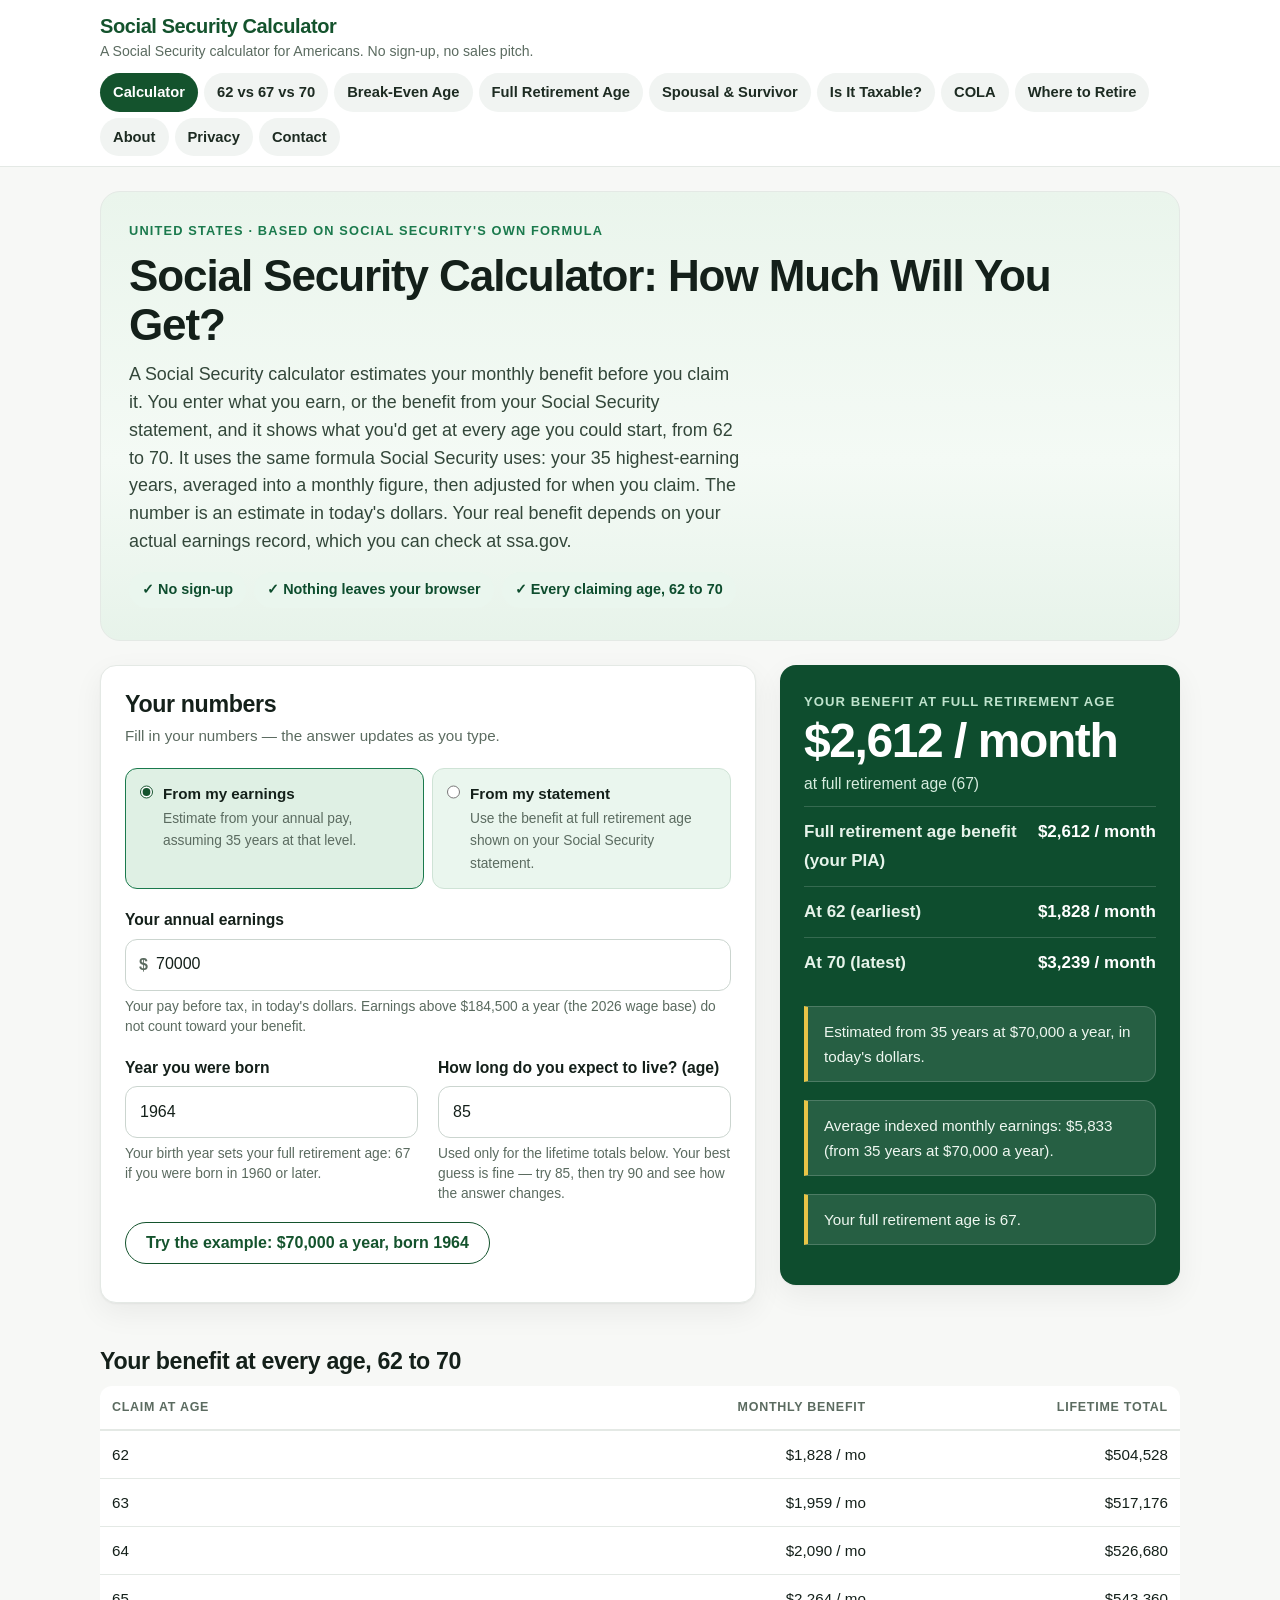
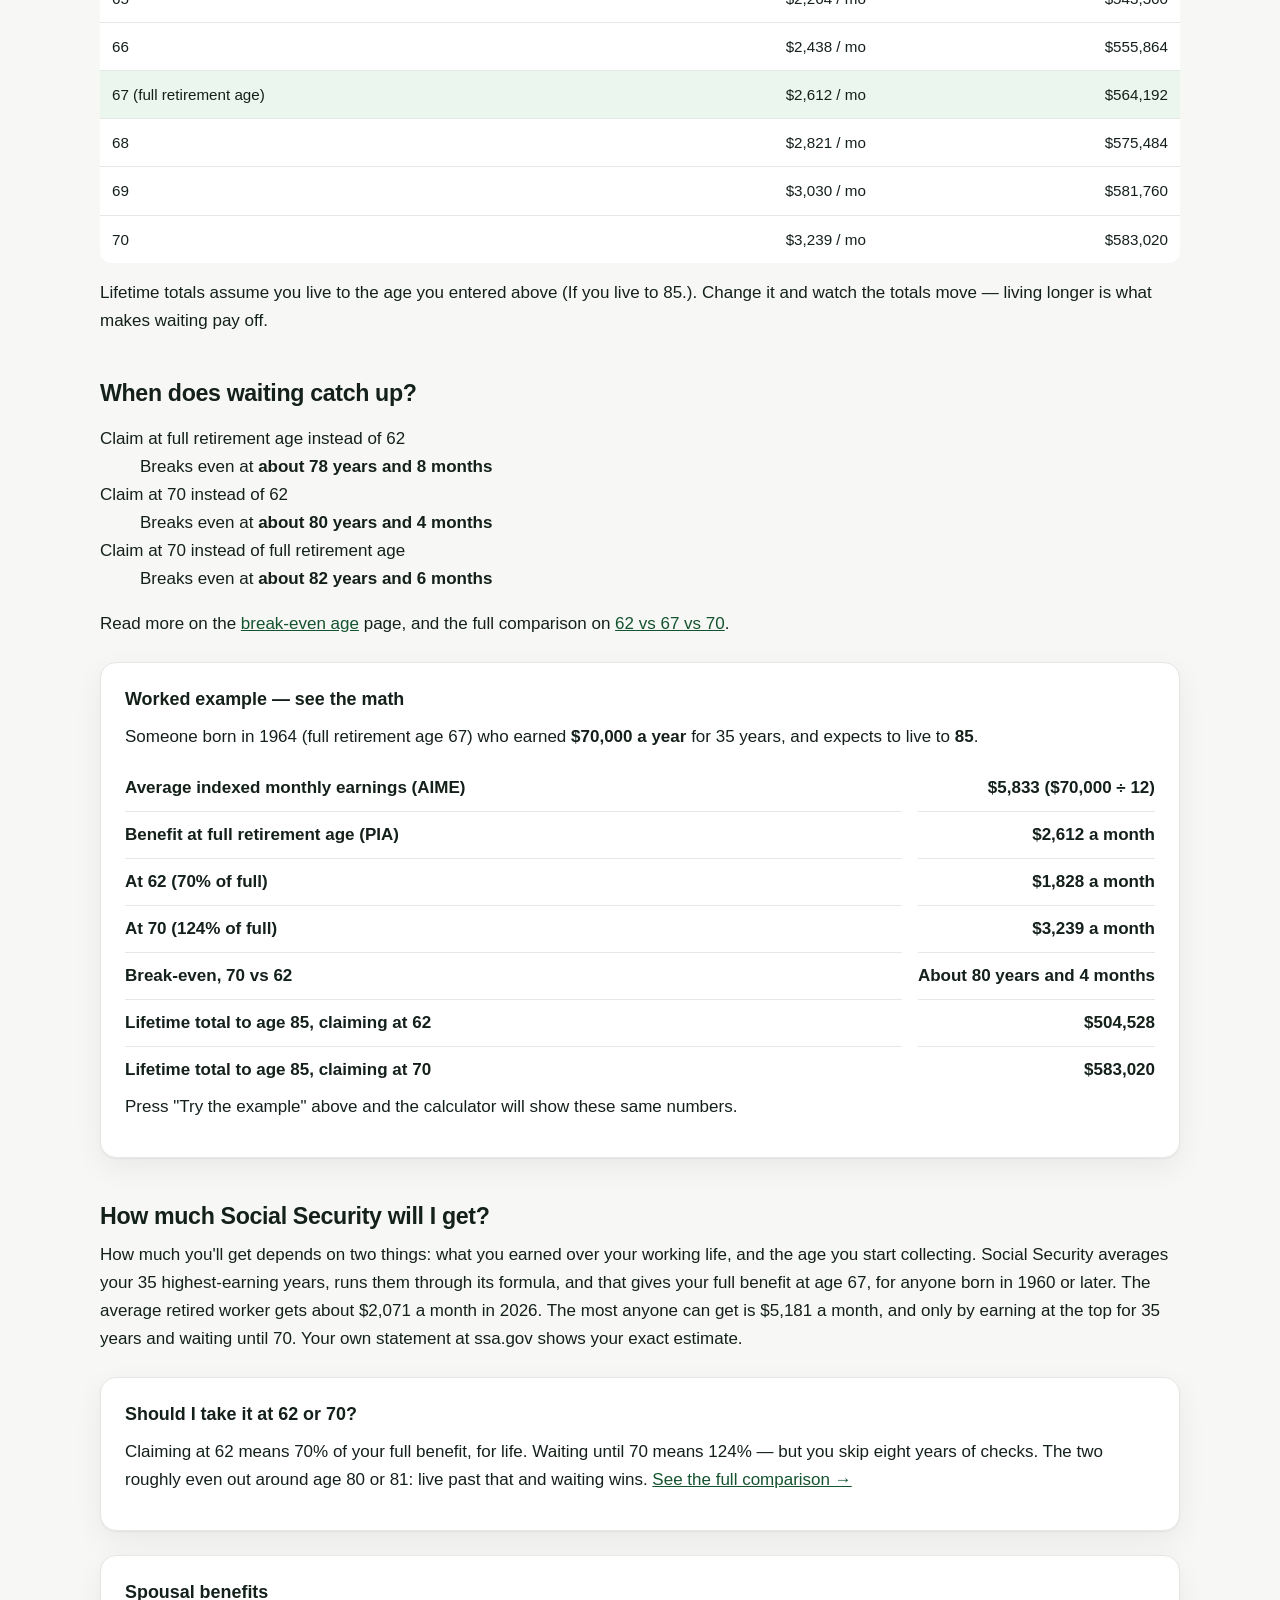
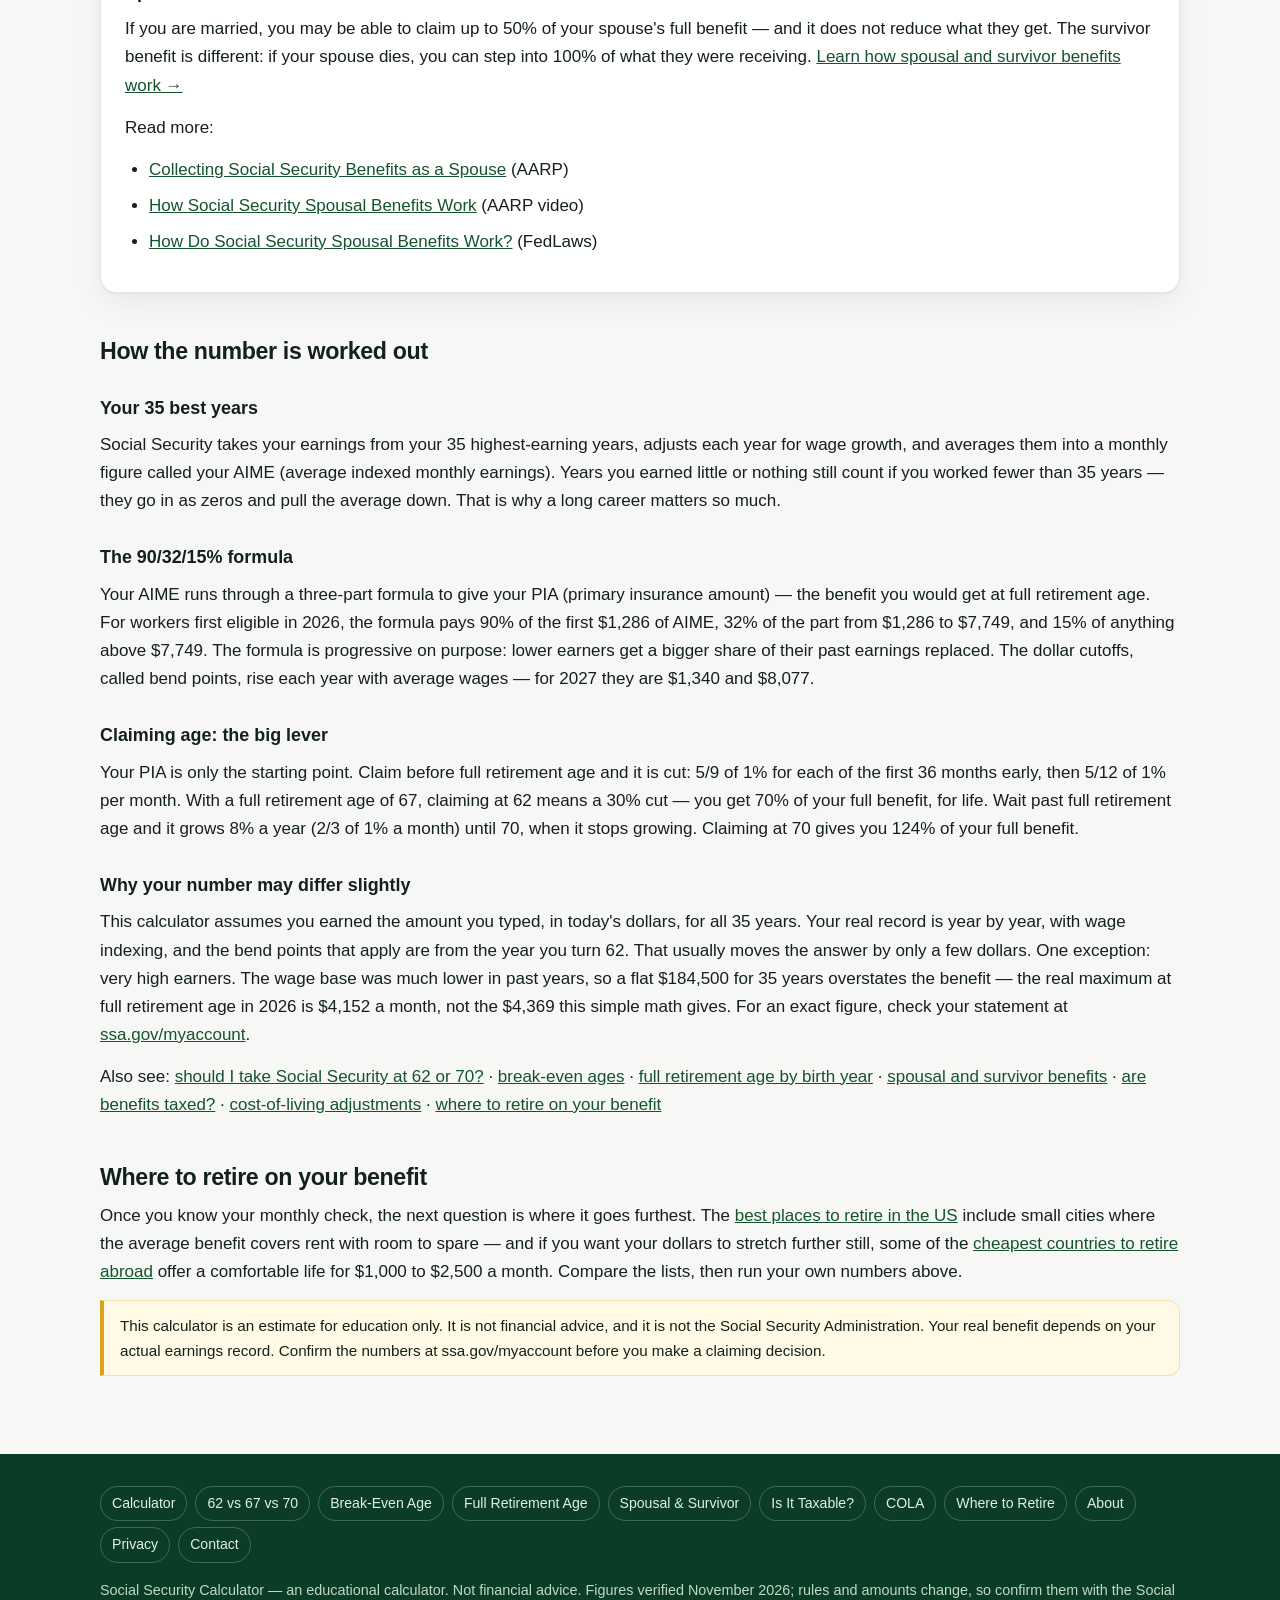
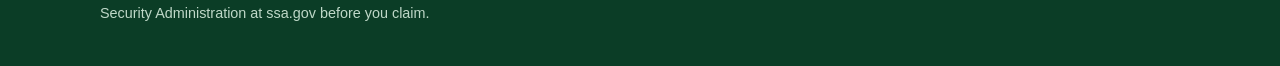
==== index.html @ e01bd610 "Social Security calculator preview" ====
<!DOCTYPE html>
<html lang="en-US">
<head>
<meta charset="utf-8">
<meta name="viewport" content="width=device-width, initial-scale=1">
<title>Social Security Calculator — How Much Will I Get at 62, 67, or 70?</title>
<meta name="description" content="Free social security calculator: enter your earnings or your statement benefit and see your monthly check at every age from 62 to 70, plus break-even ages.">
<link rel="stylesheet" href="style.css">
<script src="calculator.js" defer></script>

</head>
<body>
<header class="site">
  <div class="wrap">
    <p class="site-title"><a href="index.html">Social Security Calculator</a></p>
    <p class="tagline">A Social Security calculator for Americans. No sign-up, no sales pitch.</p>
    <nav class="main" aria-label="Main navigation">
      <a href="index.html" class="current">Calculator</a>
      <a href="62-vs-67-vs-70.html">62 vs 67 vs 70</a>
      <a href="break-even.html">Break-Even Age</a>
      <a href="full-retirement-age.html">Full Retirement Age</a>
      <a href="spousal-survivor.html">Spousal & Survivor</a>
      <a href="tax-on-benefits.html">Is It Taxable?</a>
      <a href="cola.html">COLA</a>
      <a href="where-to-retire.html">Where to Retire</a>
      <a href="about.html">About</a>
      <a href="privacy.html">Privacy</a>
      <a href="contact.html">Contact</a>
    </nav>
  </div>
</header>
<div class="ad-slot" data-ad-slot="leaderboard"><!-- AdSense code goes here when approved --></div>
<main>
  <div class="wrap">

    <section class="hero">
      <p class="eyebrow">United States &middot; Based on Social Security's own formula</p>
      <h1>Social Security Calculator: How Much Will You Get?</h1>
      <p class="lede">A Social Security calculator estimates your monthly benefit before you claim it. You enter what you earn, or the benefit from your Social Security statement, and it shows what you'd get at every age you could start, from 62 to 70. It uses the same formula Social Security uses: your 35 highest-earning years, averaged into a monthly figure, then adjusted for when you claim. The number is an estimate in today's dollars. Your real benefit depends on your actual earnings record, which you can check at ssa.gov.</p>
      <ul class="chips">
        <li>&#10003; No sign-up</li>
        <li>&#10003; Nothing leaves your browser</li>
        <li>&#10003; Every claiming age, 62 to 70</li>
      </ul>
    </section>

    <div class="calc-layout">
      <section class="calc-box" id="calculator" aria-label="Social Security benefits calculator">
        <h2>Your numbers</h2>
        <p class="sub">Fill in your numbers — the answer updates as you type.</p>

        <div class="mode-toggle" role="radiogroup" aria-label="How to estimate your benefit">
          <label><input type="radio" name="mode" id="mode-earnings" value="earnings" checked> <span>From my earnings<span class="hint">Estimate from your annual pay, assuming 35 years at that level.</span></span></label>
          <label><input type="radio" name="mode" id="mode-statement" value="statement"> <span>From my statement<span class="hint">Use the benefit at full retirement age shown on your Social Security statement.</span></span></label>
        </div>

        <div class="field" id="earnings-field">
          <label for="earnings">Your annual earnings</label>
          <span class="money-input"><span>$</span><input type="number" id="earnings" value="70000" min="0" max="184500" step="1000" inputmode="numeric"></span>
          <span class="hint">Your pay before tax, in today's dollars. Earnings above $184,500 a year (the 2026 wage base) do not count toward your benefit.</span>
        </div>

        <div class="field" id="statement-field" style="display:none">
          <label for="statement-benefit">Your benefit at full retirement age (from your statement)</label>
          <span class="money-input"><span>$</span><input type="number" id="statement-benefit" value="2000" min="0" step="10" inputmode="numeric"></span>
          <span class="hint">Find it on your statement at ssa.gov/myaccount — it is the monthly amount at your full retirement age.</span>
        </div>

        <div class="field-row">
          <div class="field">
            <label for="birth-year">Year you were born</label>
            <input type="number" id="birth-year" value="1964" min="1920" max="2010" step="1" inputmode="numeric">
            <span class="hint">Your birth year sets your full retirement age: 67 if you were born in 1960 or later.</span>
          </div>
          <div class="field">
            <label for="life-expectancy">How long do you expect to live? (age)</label>
            <input type="number" id="life-expectancy" value="85" min="63" max="100" step="1" inputmode="numeric">
            <span class="hint">Used only for the lifetime totals below. Your best guess is fine — try 85, then try 90 and see how the answer changes.</span>
          </div>
        </div>

        <p><button type="button" class="example-btn" id="load-example">Try the example: $70,000 a year, born 1964</button></p>
      </section>

      <div class="results-col">
        <div class="results" id="results">
          <p class="big-label">Your benefit at full retirement age</p>
          <p class="big" id="out-big">—</p>
          <p class="big-sub" id="out-big-sub">—</p>
          <dl>
            <div class="row">
              <dt>Full retirement age benefit (your PIA)</dt>
              <dd id="out-pia">—</dd>
            </div>
            <div class="row">
              <dt>At 62 (earliest)</dt>
              <dd id="out-at62">—</dd>
            </div>
            <div class="row">
              <dt>At 70 (latest)</dt>
              <dd id="out-at70">—</dd>
            </div>
          </dl>
          <p class="note" id="out-mode-note"></p>
          <p class="note" id="out-aime"></p>
          <p class="note" id="out-fra"></p>
        </div>
      </div>
    </div>

    <div class="sticky-bar" id="sticky-bar"><span>At full retirement age</span><strong id="sticky-big">—</strong></div>

    <div class="ad-slot" data-ad-slot="in-content"><!-- AdSense code goes here when approved --></div>

    <h2>Your benefit at every age, 62 to 70</h2>
    <div class="table-scroll">
    <table class="claim-table">
      <thead><tr><th>Claim at age</th><th class="num">Monthly benefit</th><th class="num">Lifetime total</th></tr></thead>
      <tbody>
        <tr><td>62</td><td class="num" id="out-age-62">—</td><td class="num" id="out-life-62">—</td></tr>
        <tr><td>63</td><td class="num" id="out-age-63">—</td><td class="num" id="out-life-63">—</td></tr>
        <tr><td>64</td><td class="num" id="out-age-64">—</td><td class="num" id="out-life-64">—</td></tr>
        <tr><td>65</td><td class="num" id="out-age-65">—</td><td class="num" id="out-life-65">—</td></tr>
        <tr><td>66</td><td class="num" id="out-age-66">—</td><td class="num" id="out-life-66">—</td></tr>
        <tr class="best"><td>67 (full retirement age)</td><td class="num" id="out-age-67">—</td><td class="num" id="out-life-67">—</td></tr>
        <tr><td>68</td><td class="num" id="out-age-68">—</td><td class="num" id="out-life-68">—</td></tr>
        <tr><td>69</td><td class="num" id="out-age-69">—</td><td class="num" id="out-life-69">—</td></tr>
        <tr><td>70</td><td class="num" id="out-age-70">—</td><td class="num" id="out-life-70">—</td></tr>
      </tbody>
    </table>
    </div>
    <p>Lifetime totals assume you live to the age you entered above (<span id="out-life-note">—</span>). Change it and watch the totals move — living longer is what makes waiting pay off.</p>

    <h2>When does waiting catch up?</h2>
    <dl>
      <dt>Claim at full retirement age instead of 62</dt>
      <dd>Breaks even at <strong id="out-be-67-62">—</strong></dd>
      <dt>Claim at 70 instead of 62</dt>
      <dd>Breaks even at <strong id="out-be-70-62">—</strong></dd>
      <dt>Claim at 70 instead of full retirement age</dt>
      <dd>Breaks even at <strong id="out-be-70-fra">—</strong></dd>
    </dl>
    <p>Read more on the <a href="break-even.html">break-even age</a> page, and the full comparison on <a href="62-vs-67-vs-70.html">62 vs 67 vs 70</a>.</p>

    <section class="example" aria-label="Worked example">
      <h3>Worked example — see the math</h3>
      <p>Someone born in 1964 (full retirement age 67) who earned <strong>$70,000 a year</strong> for 35 years, and expects to live to <strong>85</strong>.</p>
      <dl>
        <dt>Average indexed monthly earnings (AIME)</dt>
        <dd>$5,833 ($70,000 &divide; 12)</dd>
        <dt>Benefit at full retirement age (PIA)</dt>
        <dd><strong>$2,612 a month</strong></dd>
        <dt>At 62 (70% of full)</dt>
        <dd>$1,828 a month</dd>
        <dt>At 70 (124% of full)</dt>
        <dd>$3,239 a month</dd>
        <dt>Break-even, 70 vs 62</dt>
        <dd>About 80 years and 4 months</dd>
        <dt>Lifetime total to age 85, claiming at 62</dt>
        <dd>$504,528</dd>
        <dt>Lifetime total to age 85, claiming at 70</dt>
        <dd>$583,020</dd>
      </dl>
      <p>Press "Try the example" above and the calculator will show these same numbers.</p>
    </section>

    <h2>How much Social Security will I get?</h2>
    <p>How much you'll get depends on two things: what you earned over your working life, and the age you start collecting. Social Security averages your 35 highest-earning years, runs them through its formula, and that gives your full benefit at age 67, for anyone born in 1960 or later. The average retired worker gets about $2,071 a month in 2026. The most anyone can get is $5,181 a month, and only by earning at the top for 35 years and waiting until 70. Your own statement at ssa.gov shows your exact estimate.</p>

    <section class="example" aria-label="Should I take it at 62 or 70?">
      <h3>Should I take it at 62 or 70?</h3>
      <p>Claiming at 62 means 70% of your full benefit, for life. Waiting until 70 means 124% — but you skip eight years of checks. The two roughly even out around age 80 or 81: live past that and waiting wins. <a href="62-vs-67-vs-70.html">See the full comparison &rarr;</a></p>
    </section>

    <section class="example" aria-label="Spousal benefits">
      <h3>Spousal benefits</h3>
      <p>If you are married, you may be able to claim up to 50% of your spouse's full benefit — and it does not reduce what they get. The survivor benefit is different: if your spouse dies, you can step into 100% of what they were receiving. <a href="spousal-survivor.html">Learn how spousal and survivor benefits work &rarr;</a></p>
      <p>Read more:</p>
      <ul>
        <li><a href="https://www.aarp.org/social-security/faq/collecting-benefits-as-spouse/">Collecting Social Security Benefits as a Spouse</a> (AARP)</li>
        <li><a href="https://www.aarp.org/videos/social-security/6395248215112/">How Social Security Spousal Benefits Work</a> (AARP video)</li>
        <li><a href="https://fedlaws.org/how-do-social-security-spousal-benefits-work/">How Do Social Security Spousal Benefits Work?</a> (FedLaws)</li>
      </ul>
    </section>

    <h2>How the number is worked out</h2>
    <h3>Your 35 best years</h3>
    <p>Social Security takes your earnings from your 35 highest-earning years, adjusts each year for wage growth, and averages them into a monthly figure called your AIME (average indexed monthly earnings). Years you earned little or nothing still count if you worked fewer than 35 years — they go in as zeros and pull the average down. That is why a long career matters so much.</p>
    <h3>The 90/32/15% formula</h3>
    <p>Your AIME runs through a three-part formula to give your PIA (primary insurance amount) — the benefit you would get at full retirement age. For workers first eligible in 2026, the formula pays 90% of the first $1,286 of AIME, 32% of the part from $1,286 to $7,749, and 15% of anything above $7,749. The formula is progressive on purpose: lower earners get a bigger share of their past earnings replaced. The dollar cutoffs, called bend points, rise each year with average wages — for 2027 they are $1,340 and $8,077.</p>
    <h3>Claiming age: the big lever</h3>
    <p>Your PIA is only the starting point. Claim before full retirement age and it is cut: 5/9 of 1% for each of the first 36 months early, then 5/12 of 1% per month. With a full retirement age of 67, claiming at 62 means a 30% cut — you get 70% of your full benefit, for life. Wait past full retirement age and it grows 8% a year (2/3 of 1% a month) until 70, when it stops growing. Claiming at 70 gives you 124% of your full benefit.</p>
    <h3>Why your number may differ slightly</h3>
    <p>This calculator assumes you earned the amount you typed, in today's dollars, for all 35 years. Your real record is year by year, with wage indexing, and the bend points that apply are from the year you turn 62. That usually moves the answer by only a few dollars. One exception: very high earners. The wage base was much lower in past years, so a flat $184,500 for 35 years overstates the benefit — the real maximum at full retirement age in 2026 is $4,152 a month, not the $4,369 this simple math gives. For an exact figure, check your statement at <a href="https://www.ssa.gov/myaccount">ssa.gov/myaccount</a>.</p>
    <p>Also see: <a href="62-vs-67-vs-70.html">should I take Social Security at 62 or 70?</a> &middot; <a href="break-even.html">break-even ages</a> &middot; <a href="full-retirement-age.html">full retirement age by birth year</a> &middot; <a href="spousal-survivor.html">spousal and survivor benefits</a> &middot; <a href="tax-on-benefits.html">are benefits taxed?</a> &middot; <a href="cola.html">cost-of-living adjustments</a> &middot; <a href="where-to-retire.html">where to retire on your benefit</a></p>

    <h2>Where to retire on your benefit</h2>
    <p>Once you know your monthly check, the next question is where it goes furthest. The <a href="where-to-retire.html">best places to retire in the US</a> include small cities where the average benefit covers rent with room to spare — and if you want your dollars to stretch further still, some of the <a href="where-to-retire.html">cheapest countries to retire abroad</a> offer a comfortable life for $1,000 to $2,500 a month. Compare the lists, then run your own numbers above.</p>
    <p class="note">This calculator is an estimate for education only. It is not financial advice, and it is not the Social Security Administration. Your real benefit depends on your actual earnings record. Confirm the numbers at ssa.gov/myaccount before you make a claiming decision.</p>

  </div>
</main>
<div class="ad-slot" data-ad-slot="footer"><!-- AdSense code goes here when approved --></div>
<footer class="site">
  <div class="wrap">
    <nav aria-label="Footer navigation">
      <a href="index.html">Calculator</a>
      <a href="62-vs-67-vs-70.html">62 vs 67 vs 70</a>
      <a href="break-even.html">Break-Even Age</a>
      <a href="full-retirement-age.html">Full Retirement Age</a>
      <a href="spousal-survivor.html">Spousal & Survivor</a>
      <a href="tax-on-benefits.html">Is It Taxable?</a>
      <a href="cola.html">COLA</a>
      <a href="where-to-retire.html">Where to Retire</a>
      <a href="about.html">About</a>
      <a href="privacy.html">Privacy</a>
      <a href="contact.html">Contact</a>
    </nav>
    <p>Social Security Calculator — an educational calculator. Not financial advice. Figures verified November 2026; rules and amounts change, so confirm them with the Social Security Administration at ssa.gov before you claim.</p>
  </div>
</footer>
</body>
</html>
---- style.css ----
/* Social Security Calculator (US) — shared stylesheet.
   Adapted from the house calculator design, Nov 2026. Plain, fast, no external fonts or libraries.
   Mobile-first: single column, sticky answer bar; desktop: inputs left,
   results sticky on the right. */

* { box-sizing: border-box; }

:root {
  --green-900: #0b3d26;
  --green-800: #0e4d2e;
  --green-700: #14532d;
  --green-600: #1b7a4d;
  --green-50: #eaf6ee;
  --ink: #14201a;
  --muted: #5b6b60;
  --line: #e4e9e5;
  --bg: #f7f8f6;
  --card: #ffffff;
  --amber-bg: #fff9e6;
  --amber-line: #d9a514;
  --red: #b3261e;
  --red-bg: #fdecea;
  --shadow: 0 1px 2px rgba(16, 24, 20, 0.05), 0 10px 30px rgba(16, 24, 20, 0.06);
  --radius: 16px;
}

html { -webkit-text-size-adjust: 100%; }

body {
  margin: 0;
  font-family: -apple-system, BlinkMacSystemFont, "Segoe UI", Roboto, Helvetica, Arial, sans-serif;
  font-size: 17px;
  line-height: 1.65;
  color: var(--ink);
  background: var(--bg);
}

a { color: var(--green-700); }
a:hover { color: var(--green-600); }

.wrap { max-width: 1120px; margin: 0 auto; padding: 0 20px; }

/* ---------- header & nav ---------- */

header.site {
  position: sticky;
  top: 0;
  z-index: 40;
  background: #fff;
  border-bottom: 1px solid var(--line);
  padding: 14px 0 10px;
}

header.site .site-title {
  font-size: 1.25rem;
  font-weight: 800;
  letter-spacing: -0.02em;
  line-height: 1.2;
  margin: 0;
}

header.site .site-title a { color: var(--green-700); text-decoration: none; }

header.site .tagline {
  margin: 2px 0 0;
  font-size: 0.88rem;
  color: var(--muted);
}

nav.main {
  margin-top: 10px;
  display: flex;
  gap: 6px;
  overflow-x: auto;
  scrollbar-width: none;
  -webkit-overflow-scrolling: touch;
}
nav.main::-webkit-scrollbar { display: none; }

nav.main a {
  flex: 0 0 auto;
  color: #1d2b22;
  background: #f1f4f2;
  text-decoration: none;
  font-size: 0.92rem;
  font-weight: 600;
  padding: 7px 13px;
  border-radius: 999px;
  white-space: nowrap;
}
nav.main a:hover { background: #e2ebe5; color: var(--green-700); }
nav.main a.current { background: var(--green-700); color: #fff; }

/* ---------- hero & headings ---------- */

main { padding: 20px 0 64px; }

/* ---------- hero ---------- */

.hero {
  background: linear-gradient(180deg, #eaf5ec 0%, #f4faf5 60%, #e7f3ea 100%);
  border: 1px solid var(--line);
  border-radius: 20px;
  padding: 28px;
  margin-top: 4px;
}

.page-hero {
  background: linear-gradient(180deg, #f0f7f1 0%, #fafdfb 60%, #edf5ee 100%);
  border: 1px solid var(--line);
  border-radius: 20px;
  padding: 24px;
  margin-top: 4px;
}
.page-hero h1 { margin-bottom: 10px; }
.page-hero .lede { margin-bottom: 0; }

@media (max-width: 640px) {
  .hero { padding: 22px 20px; }
  .page-hero { padding: 20px 18px; }
}

.eyebrow {
  margin: 0 0 10px;
  font-size: 0.8rem;
  font-weight: 800;
  letter-spacing: 0.09em;
  text-transform: uppercase;
  color: var(--green-600);
}

h1 {
  font-size: clamp(1.9rem, 5vw, 2.75rem);
  line-height: 1.12;
  letter-spacing: -0.025em;
  margin: 0 0 12px;
}
h2 { font-size: 1.45rem; line-height: 1.25; letter-spacing: -0.015em; margin: 44px 0 10px; }
h3 { font-size: 1.12rem; margin: 28px 0 8px; }
p { margin: 0 0 14px; }
ul, ol { margin: 0 0 14px; padding-left: 24px; }
li { margin-bottom: 8px; }

.lede { font-size: 1.12rem; line-height: 1.55; color: #33473a; max-width: 62ch; }

.chips {
  display: flex;
  flex-wrap: wrap;
  gap: 8px;
  margin: 16px 0 4px;
  padding: 0;
  list-style: none;
}
.chips li {
  margin: 0;
  background: var(--green-50);
  color: var(--green-800);
  font-size: 0.9rem;
  font-weight: 600;
  padding: 6px 13px;
  border-radius: 999px;
}

/* ---------- calculator ---------- */

.calc-layout { margin-top: 24px; }

.calc-box {
  background: var(--card);
  border: 1px solid var(--line);
  border-radius: var(--radius);
  box-shadow: var(--shadow);
  padding: 24px;
}

.calc-box h2 { margin: 0 0 4px; }
.calc-box > p.sub { color: var(--muted); font-size: 0.95rem; margin-bottom: 20px; }

.field { margin-bottom: 18px; }
.field label { display: block; font-weight: 700; font-size: 0.98rem; margin-bottom: 6px; }
.field .hint { display: block; font-size: 0.86rem; font-weight: 400; color: var(--muted); margin-top: 6px; line-height: 1.45; }

.field input[type="number"],
.field select {
  width: 100%;
  min-height: 52px;
  padding: 12px 14px;
  font-size: 16px;
  line-height: 1.3;
  border: 1.5px solid #cbd5cf;
  border-radius: 12px;
  background: #fff;
  color: var(--ink);
  -moz-appearance: textfield;
  appearance: textfield;
}
.field input[type="number"]::-webkit-outer-spin-button,
.field input[type="number"]::-webkit-inner-spin-button {
  -webkit-appearance: none;
  margin: 0;
}
.field input[type="number"]:focus,
.field select:focus {
  outline: none;
  border-color: var(--green-600);
  box-shadow: 0 0 0 3px rgba(27, 122, 77, 0.18);
}

.money-input { position: relative; display: block; }
.money-input > span {
  position: absolute;
  left: 14px;
  top: 50%;
  transform: translateY(-50%);
  color: var(--muted);
  font-size: 16px;
  font-weight: 600;
  pointer-events: none;
}
.money-input input[type="number"] { padding-left: 30px; }

.field-row { display: flex; flex-wrap: wrap; gap: 0 20px; }
.field-row .field { flex: 1 1 240px; }

.check { font-weight: 700; display: flex; align-items: flex-start; gap: 10px; cursor: pointer; }
.check input {
  flex: 0 0 auto;
  width: 22px;
  height: 22px;
  margin: 1px 0 0;
  accent-color: var(--green-700);
  cursor: pointer;
}

button.example-btn {
  background: #fff;
  color: var(--green-700);
  border: 1.5px solid var(--green-700);
  border-radius: 999px;
  padding: 11px 20px;
  font-size: 1rem;
  font-weight: 700;
  cursor: pointer;
}
button.example-btn:hover { background: var(--green-50); }

/* ---------- results (dark green panel) ---------- */

.results {
  background: var(--green-800);
  color: #fff;
  border-radius: var(--radius);
  box-shadow: var(--shadow);
  padding: 26px 24px;
}

.results .big-label {
  margin: 0;
  font-size: 0.82rem;
  font-weight: 800;
  text-transform: uppercase;
  letter-spacing: 0.08em;
  color: #bfe3cd;
}

.results .big {
  margin: 4px 0 4px;
  font-size: clamp(2.4rem, 8vw, 3rem);
  font-weight: 800;
  letter-spacing: -0.03em;
  line-height: 1.05;
  color: #fff;
}

.results .big-sub {
  margin: 0 0 8px;
  color: #d6ecdf;
  font-size: 0.98rem;
}

.results dl { margin: 10px 0 0; }
.results .row {
  display: flex;
  justify-content: space-between;
  align-items: baseline;
  gap: 16px;
  padding: 11px 0;
  border-top: 1px solid rgba(255, 255, 255, 0.16);
}
.results .row dt { font-weight: 600; color: #e6f3ea; }
.results .row dd { margin: 0; text-align: right; font-weight: 700; white-space: nowrap; }
.results .row.total-row dt,
.results .row.total-row dd {
  font-size: 1.08rem;
  font-weight: 800;
  color: #fff;
}

.results h3 {
  margin: 22px 0 2px;
  padding-top: 18px;
  border-top: 1px solid rgba(255, 255, 255, 0.22);
  color: #fff;
  font-size: 1.05rem;
}

.results .note {
  background: rgba(255, 255, 255, 0.1);
  border: 1px solid rgba(255, 255, 255, 0.18);
  border-left: 4px solid #e8c547;
  color: #eef7f0;
  margin-top: 18px;
}

.no-result {
  background: var(--red-bg);
  border: 1px solid #e0a9a4;
  border-radius: var(--radius);
  padding: 20px 22px;
  margin-top: 18px;
}
.no-result p { color: #6d1a15; }

/* ---------- sticky answer bar (mobile only) ---------- */

.sticky-bar {
  position: sticky;
  bottom: 12px;
  z-index: 30;
  display: flex;
  justify-content: space-between;
  align-items: baseline;
  gap: 12px;
  margin-top: 16px;
  background: var(--green-900);
  color: #fff;
  border-radius: 999px;
  box-shadow: 0 8px 24px rgba(11, 61, 38, 0.35);
  padding: 13px 20px;
}
.sticky-bar span { font-size: 0.9rem; color: #bfe3cd; font-weight: 600; }
.sticky-bar strong { font-size: 1.25rem; font-weight: 800; letter-spacing: -0.02em; white-space: nowrap; }

/* ---------- tables ---------- */

.table-scroll { overflow-x: auto; margin: 0 0 16px; -webkit-overflow-scrolling: touch; }

table {
  width: 100%;
  border-collapse: collapse;
  background: #fff;
  font-size: 0.95rem;
  border-radius: 12px;
  overflow: hidden;
}
th, td { padding: 11px 12px 11px 0; text-align: left; vertical-align: top; }
th:first-child, td:first-child { padding-left: 12px; }
th {
  font-size: 0.78rem;
  font-weight: 800;
  text-transform: uppercase;
  letter-spacing: 0.06em;
  color: var(--muted);
  border-bottom: 2px solid var(--line);
}
td { border-bottom: 1px solid var(--line); }
tr:last-child td { border-bottom: none; }
td.num, th.num { text-align: right; }

/* ---------- example & explainer cards ---------- */

.example {
  background: var(--card);
  border: 1px solid var(--line);
  border-radius: var(--radius);
  box-shadow: var(--shadow);
  padding: 22px 24px;
  margin: 24px 0;
}
.example h3 { margin-top: 0; }
.example dl {
  display: grid;
  grid-template-columns: minmax(180px, 1fr) auto;
  gap: 0 16px;
  margin: 12px 0 0;
}
.example dl dt, .example dl dd { padding: 9px 0; border-top: 1px solid var(--line); }
.example dl dt:first-of-type, .example dl dd:first-of-type { border-top: none; }
.example dt { font-weight: 600; }
.example dd { margin: 0; text-align: right; font-weight: 600; white-space: nowrap; }

.note {
  background: var(--amber-bg);
  border: 1px solid #f0e2b0;
  border-left: 4px solid var(--amber-line);
  padding: 12px 16px;
  border-radius: 0 12px 12px 0;
  font-size: 0.95rem;
}

/* ---------- ad slots (hidden until AdSense is approved) ---------- */

.ad-slot { display: none; }

/* ---------- footer ---------- */

footer.site {
  background: var(--green-900);
  color: #bfd8c8;
  padding: 32px 0 40px;
  font-size: 0.9rem;
}
footer.site nav { display: flex; flex-wrap: wrap; gap: 6px 8px; margin-bottom: 16px; }
footer.site nav a {
  color: #dff0e6;
  text-decoration: none;
  font-size: 0.88rem;
  padding: 5px 11px;
  border: 1px solid rgba(255, 255, 255, 0.22);
  border-radius: 999px;
}
footer.site nav a:hover { background: rgba(255, 255, 255, 0.1); color: #fff; }
footer.site p { margin: 0; }

/* ---------- desktop layout ---------- */

@media (min-width: 960px) {
  nav.main { flex-wrap: wrap; overflow-x: visible; }

  .calc-layout {
    display: grid;
    grid-template-columns: minmax(0, 1fr) minmax(0, 400px);
    gap: 24px;
    align-items: start;
  }

  .calc-layout .results-col { position: sticky; top: 132px; }

  .sticky-bar { display: none !important; }

  .field-row .field { flex-basis: 0; }
}

/* ---------- social security extras ---------- */

.mode-toggle {
  display: flex;
  flex-wrap: wrap;
  gap: 8px;
  margin-bottom: 18px;
}
.mode-toggle label {
  flex: 1 1 200px;
  display: flex;
  align-items: flex-start;
  gap: 10px;
  background: var(--green-50);
  border: 1.5px solid #cfe3d6;
  border-radius: 12px;
  padding: 12px 14px;
  font-weight: 700;
  font-size: 0.95rem;
  cursor: pointer;
}
.mode-toggle label:has(input:checked) {
  border-color: var(--green-600);
  background: #dff0e4;
}
.mode-toggle input {
  width: 20px;
  height: 20px;
  margin: 1px 0 0;
  accent-color: var(--green-700);
  cursor: pointer;
}
.mode-toggle .hint {
  display: block;
  font-weight: 400;
  color: var(--muted);
  font-size: 0.86rem;
  margin-top: 2px;
}

.claim-table td.hl, .claim-table th.hl { font-weight: 800; color: var(--green-800); }
.claim-table tr.best td { background: var(--green-50); }
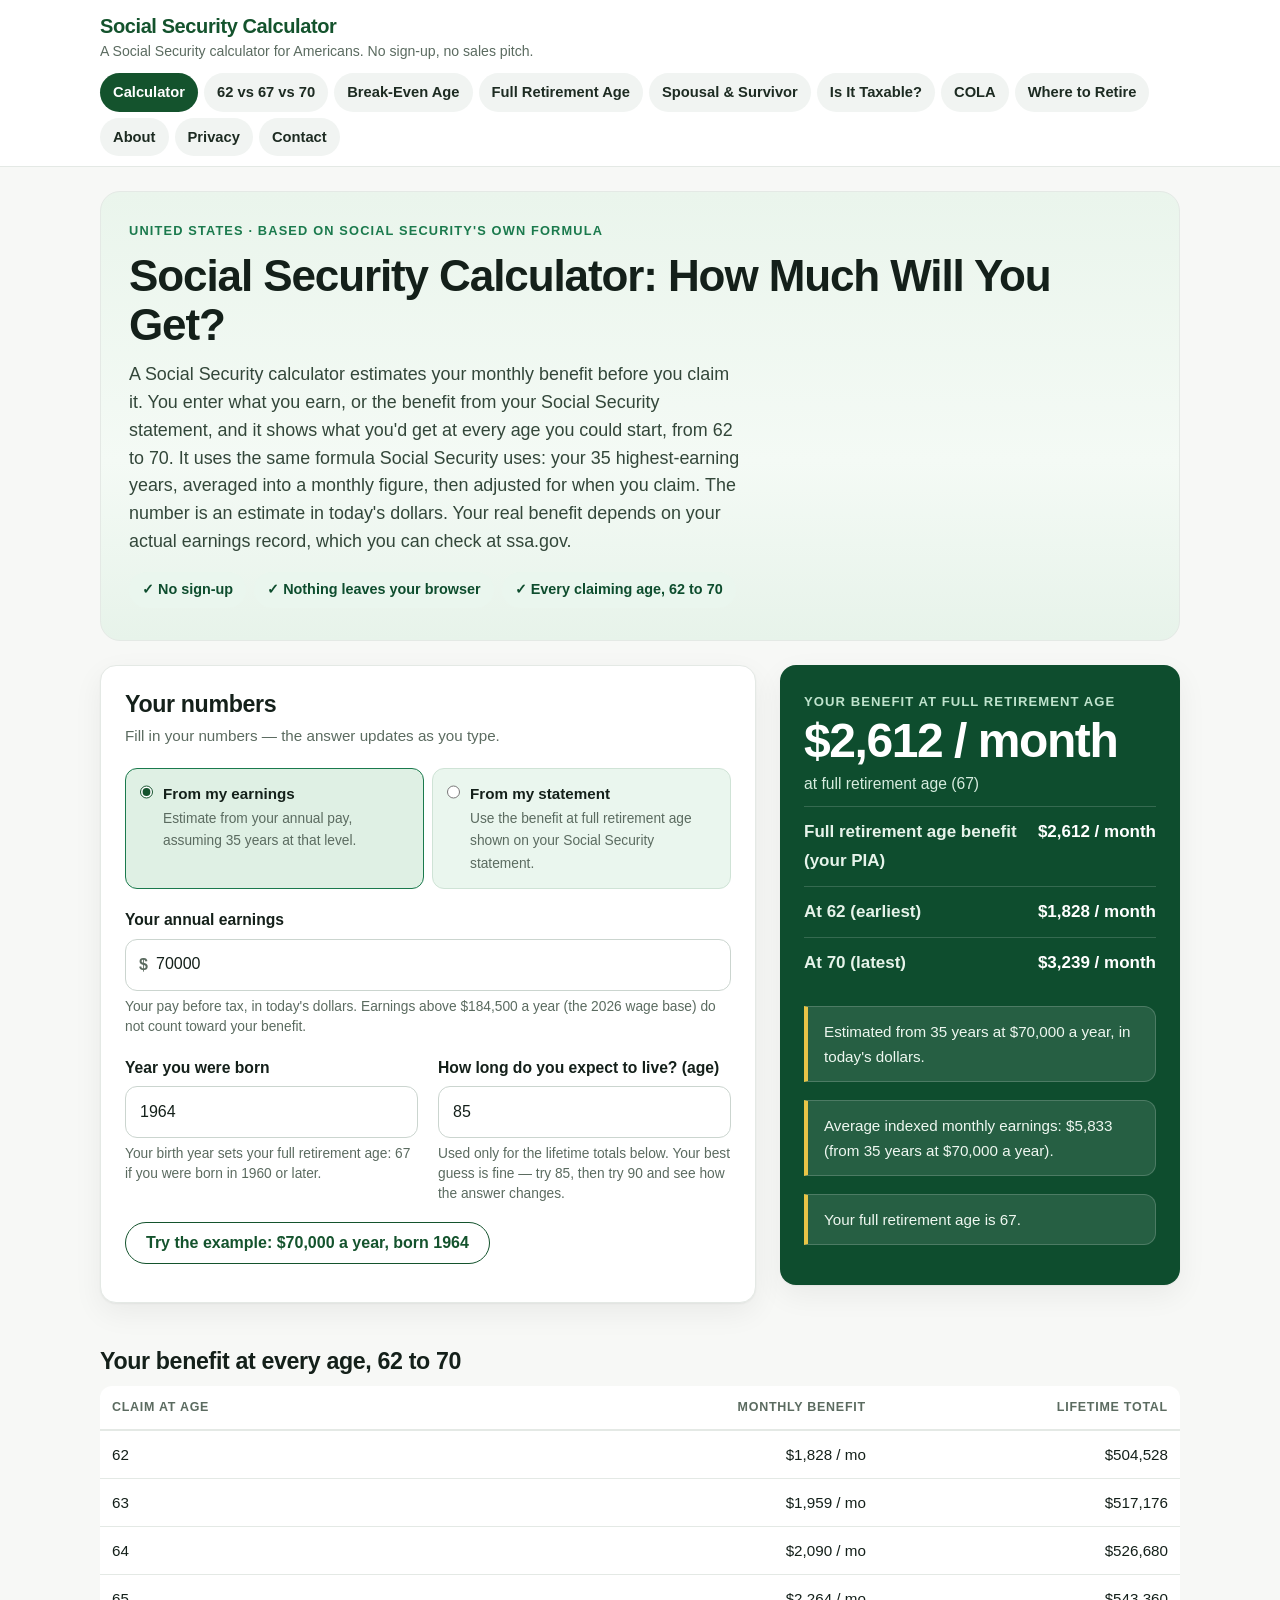
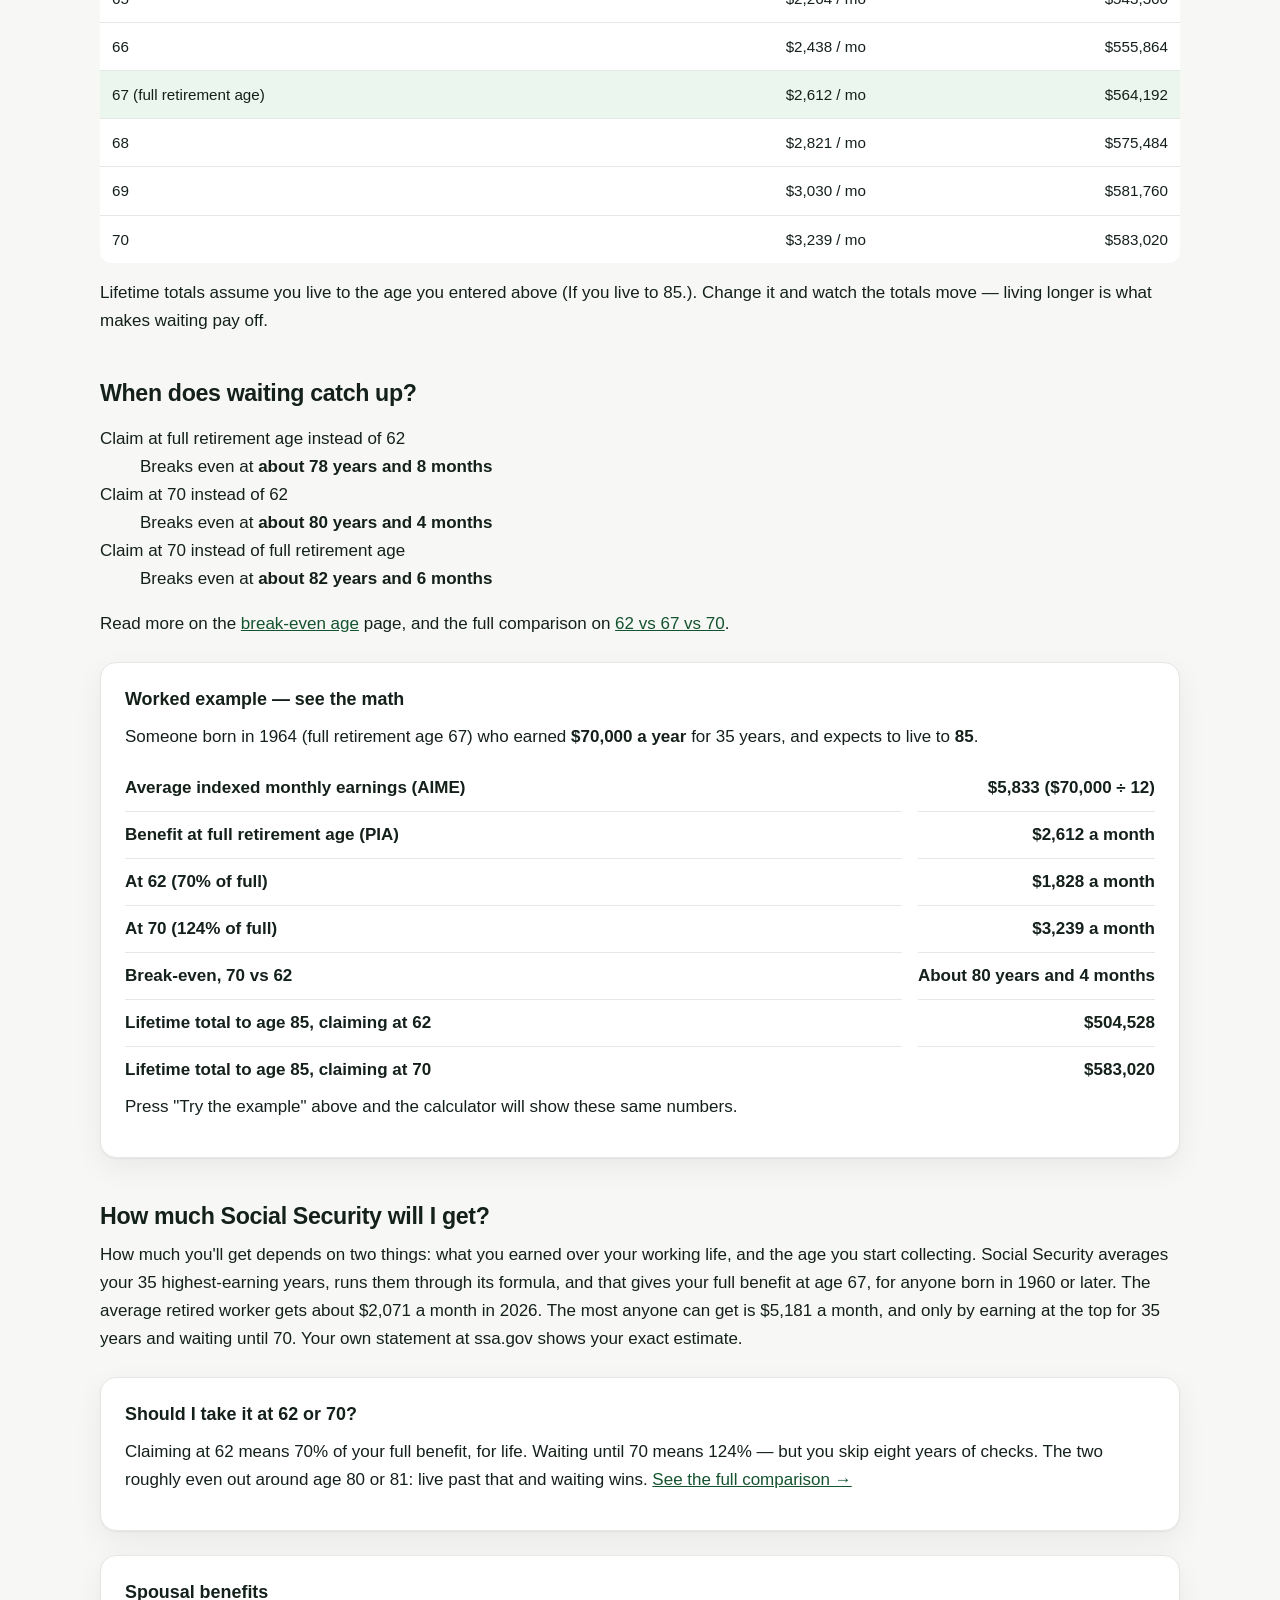
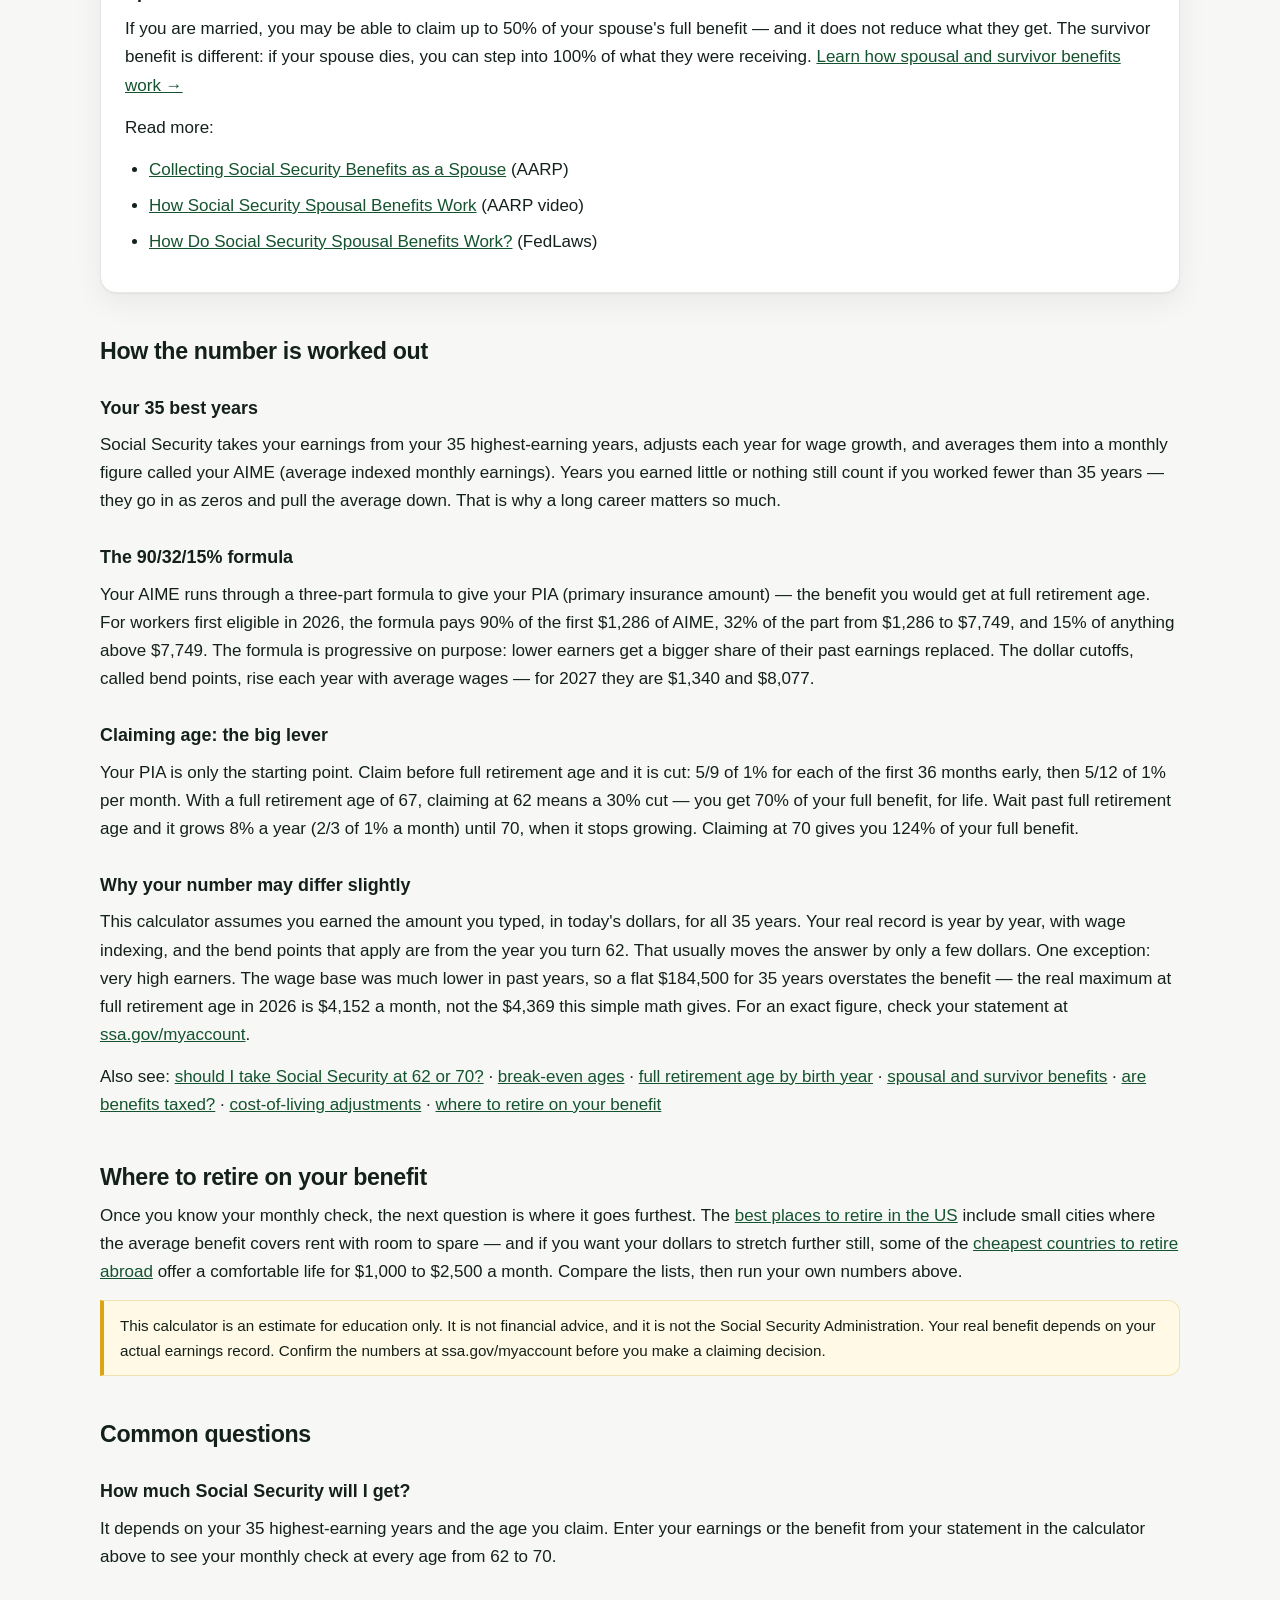
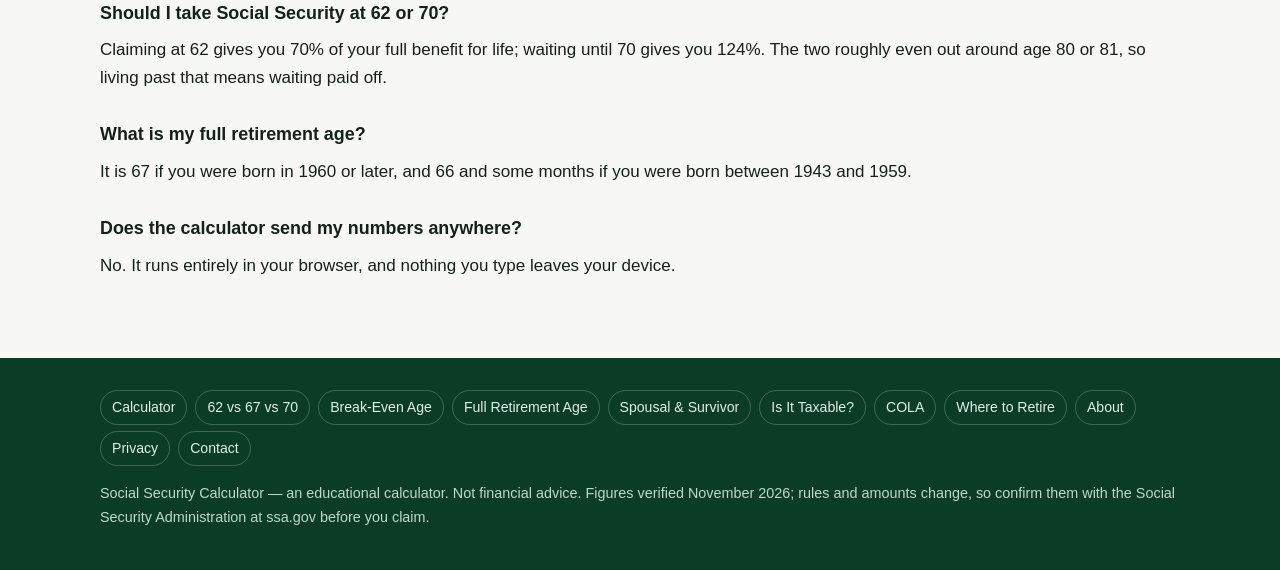
==== commit 146f9580: "SEO update: add meta tags, FAQ sections, sitemap and robots.txt" ====
--- a/index.html
+++ b/index.html
@@ -5,6 +5,60 @@
 <meta name="viewport" content="width=device-width, initial-scale=1">
 <title>Social Security Calculator — How Much Will I Get at 62, 67, or 70?</title>
 <meta name="description" content="Free social security calculator: enter your earnings or your statement benefit and see your monthly check at every age from 62 to 70, plus break-even ages.">
+<link rel="canonical" href="https://retireonsocialsecurity.com/">
+<meta property="og:title" content="Social Security Calculator — How Much Will I Get at 62, 67, or 70?">
+<meta property="og:description" content="Free social security calculator: enter your earnings or your statement benefit and see your monthly check at every age from 62 to 70, plus break-even ages.">
+<meta property="og:type" content="website">
+<meta property="og:url" content="https://retireonsocialsecurity.com/">
+<script type="application/ld+json">
+{
+  "@context": "https://schema.org",
+  "@type": "WebPage",
+  "name": "Social Security Calculator — How Much Will I Get at 62, 67, or 70?",
+  "url": "https://retireonsocialsecurity.com/",
+  "description": "Free social security calculator: enter your earnings or your statement benefit and see your monthly check at every age from 62 to 70, plus break-even ages."
+}
+</script>
+<script type="application/ld+json">
+{
+  "@context": "https://schema.org",
+  "@type": "FAQPage",
+  "mainEntity": [
+    {
+      "@type": "Question",
+      "name": "How much Social Security will I get?",
+      "acceptedAnswer": {
+        "@type": "Answer",
+        "text": "It depends on your 35 highest-earning years and the age you claim. Enter your earnings or the benefit from your statement in the calculator above to see your monthly check at every age from 62 to 70."
+      }
+    },
+    {
+      "@type": "Question",
+      "name": "Should I take Social Security at 62 or 70?",
+      "acceptedAnswer": {
+        "@type": "Answer",
+        "text": "Claiming at 62 gives you 70% of your full benefit for life; waiting until 70 gives you 124%. The two roughly even out around age 80 or 81, so living past that means waiting paid off."
+      }
+    },
+    {
+      "@type": "Question",
+      "name": "What is my full retirement age?",
+      "acceptedAnswer": {
+        "@type": "Answer",
+        "text": "It is 67 if you were born in 1960 or later, and 66 and some months if you were born between 1943 and 1959."
+      }
+    },
+    {
+      "@type": "Question",
+      "name": "Does the calculator send my numbers anywhere?",
+      "acceptedAnswer": {
+        "@type": "Answer",
+        "text": "No. It runs entirely in your browser, and nothing you type leaves your device."
+      }
+    }
+  ]
+}
+</script>
 <link rel="stylesheet" href="style.css">
 <script src="calculator.js" defer></script>
 
@@ -198,6 +252,16 @@
     <p>Once you know your monthly check, the next question is where it goes furthest. The <a href="where-to-retire.html">best places to retire in the US</a> include small cities where the average benefit covers rent with room to spare — and if you want your dollars to stretch further still, some of the <a href="where-to-retire.html">cheapest countries to retire abroad</a> offer a comfortable life for $1,000 to $2,500 a month. Compare the lists, then run your own numbers above.</p>
     <p class="note">This calculator is an estimate for education only. It is not financial advice, and it is not the Social Security Administration. Your real benefit depends on your actual earnings record. Confirm the numbers at ssa.gov/myaccount before you make a claiming decision.</p>
 
+    <h2>Common questions</h2>
+    <h3>How much Social Security will I get?</h3>
+    <p>It depends on your 35 highest-earning years and the age you claim. Enter your earnings or the benefit from your statement in the calculator above to see your monthly check at every age from 62 to 70.</p>
+    <h3>Should I take Social Security at 62 or 70?</h3>
+    <p>Claiming at 62 gives you 70% of your full benefit for life; waiting until 70 gives you 124%. The two roughly even out around age 80 or 81, so living past that means waiting paid off.</p>
+    <h3>What is my full retirement age?</h3>
+    <p>It is 67 if you were born in 1960 or later, and 66 and some months if you were born between 1943 and 1959.</p>
+    <h3>Does the calculator send my numbers anywhere?</h3>
+    <p>No. It runs entirely in your browser, and nothing you type leaves your device.</p>
+
   </div>
 </main>
 <div class="ad-slot" data-ad-slot="footer"><!-- AdSense code goes here when approved --></div>
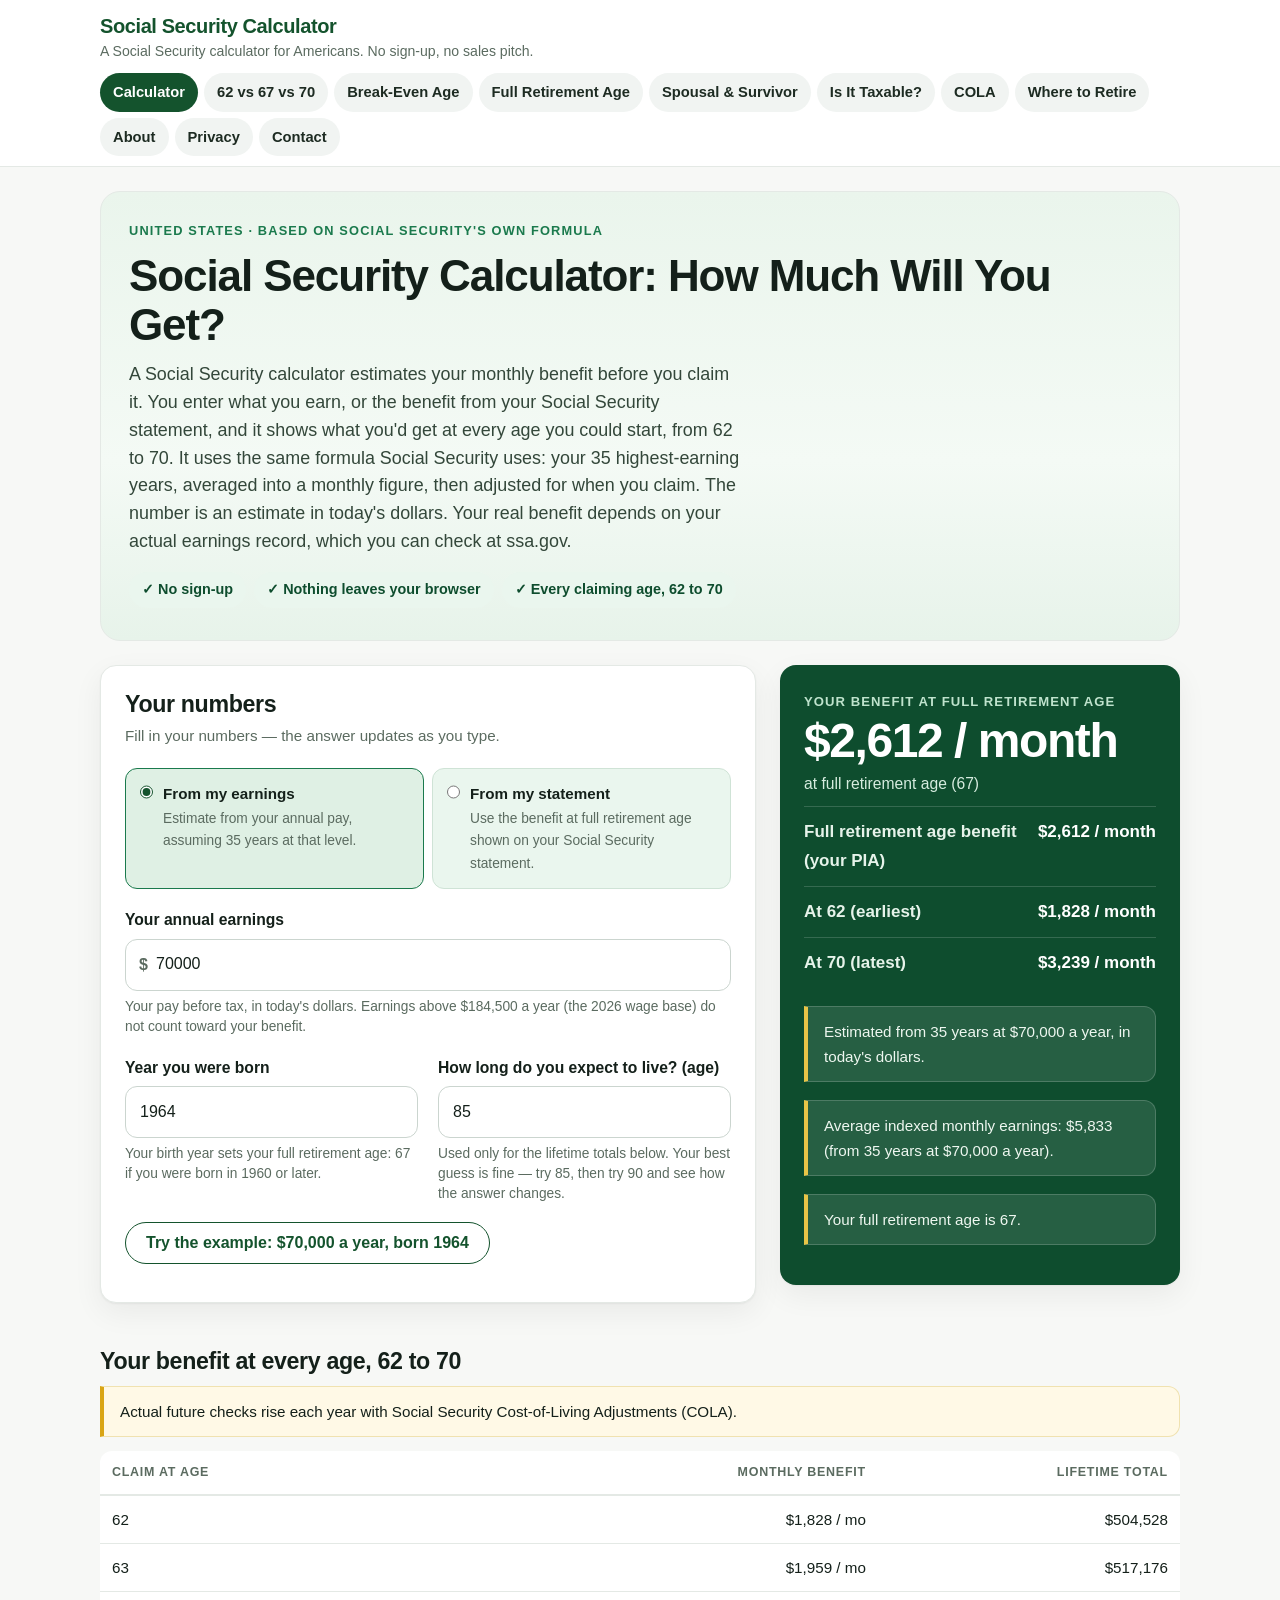
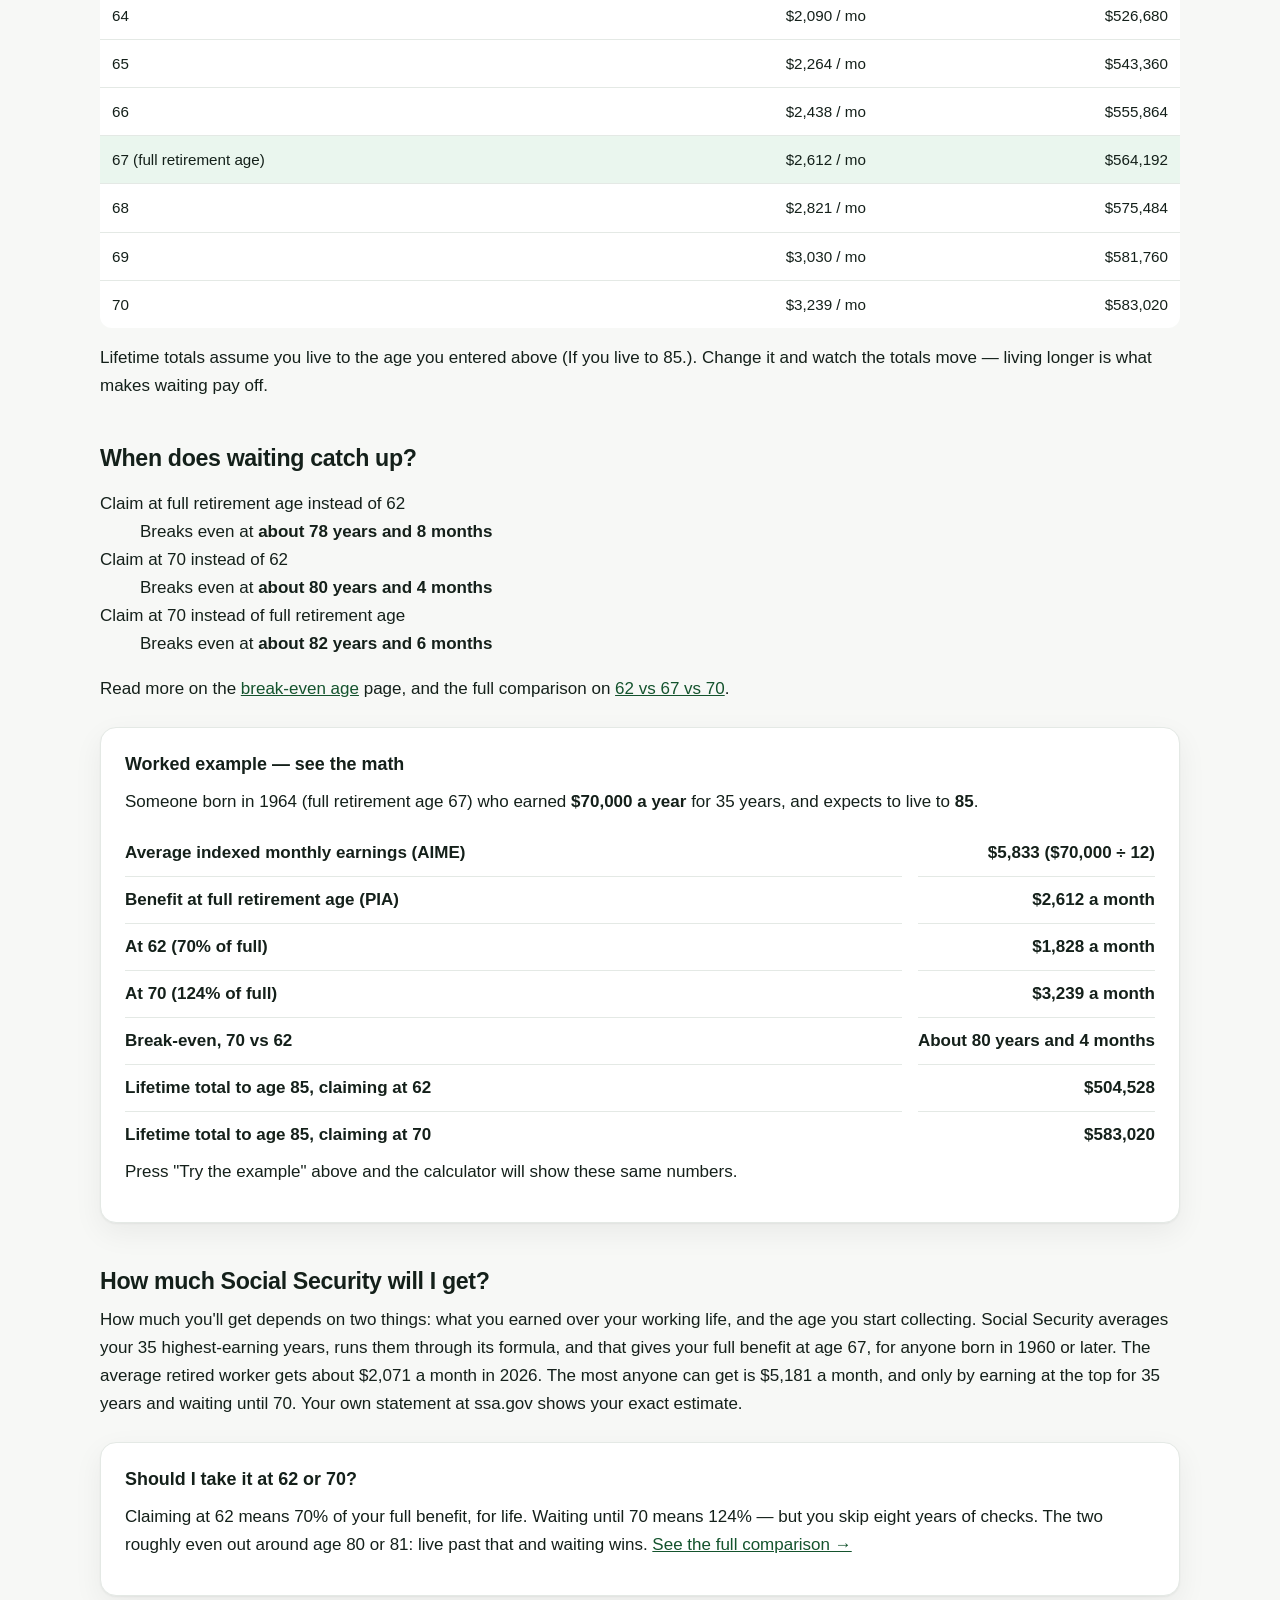
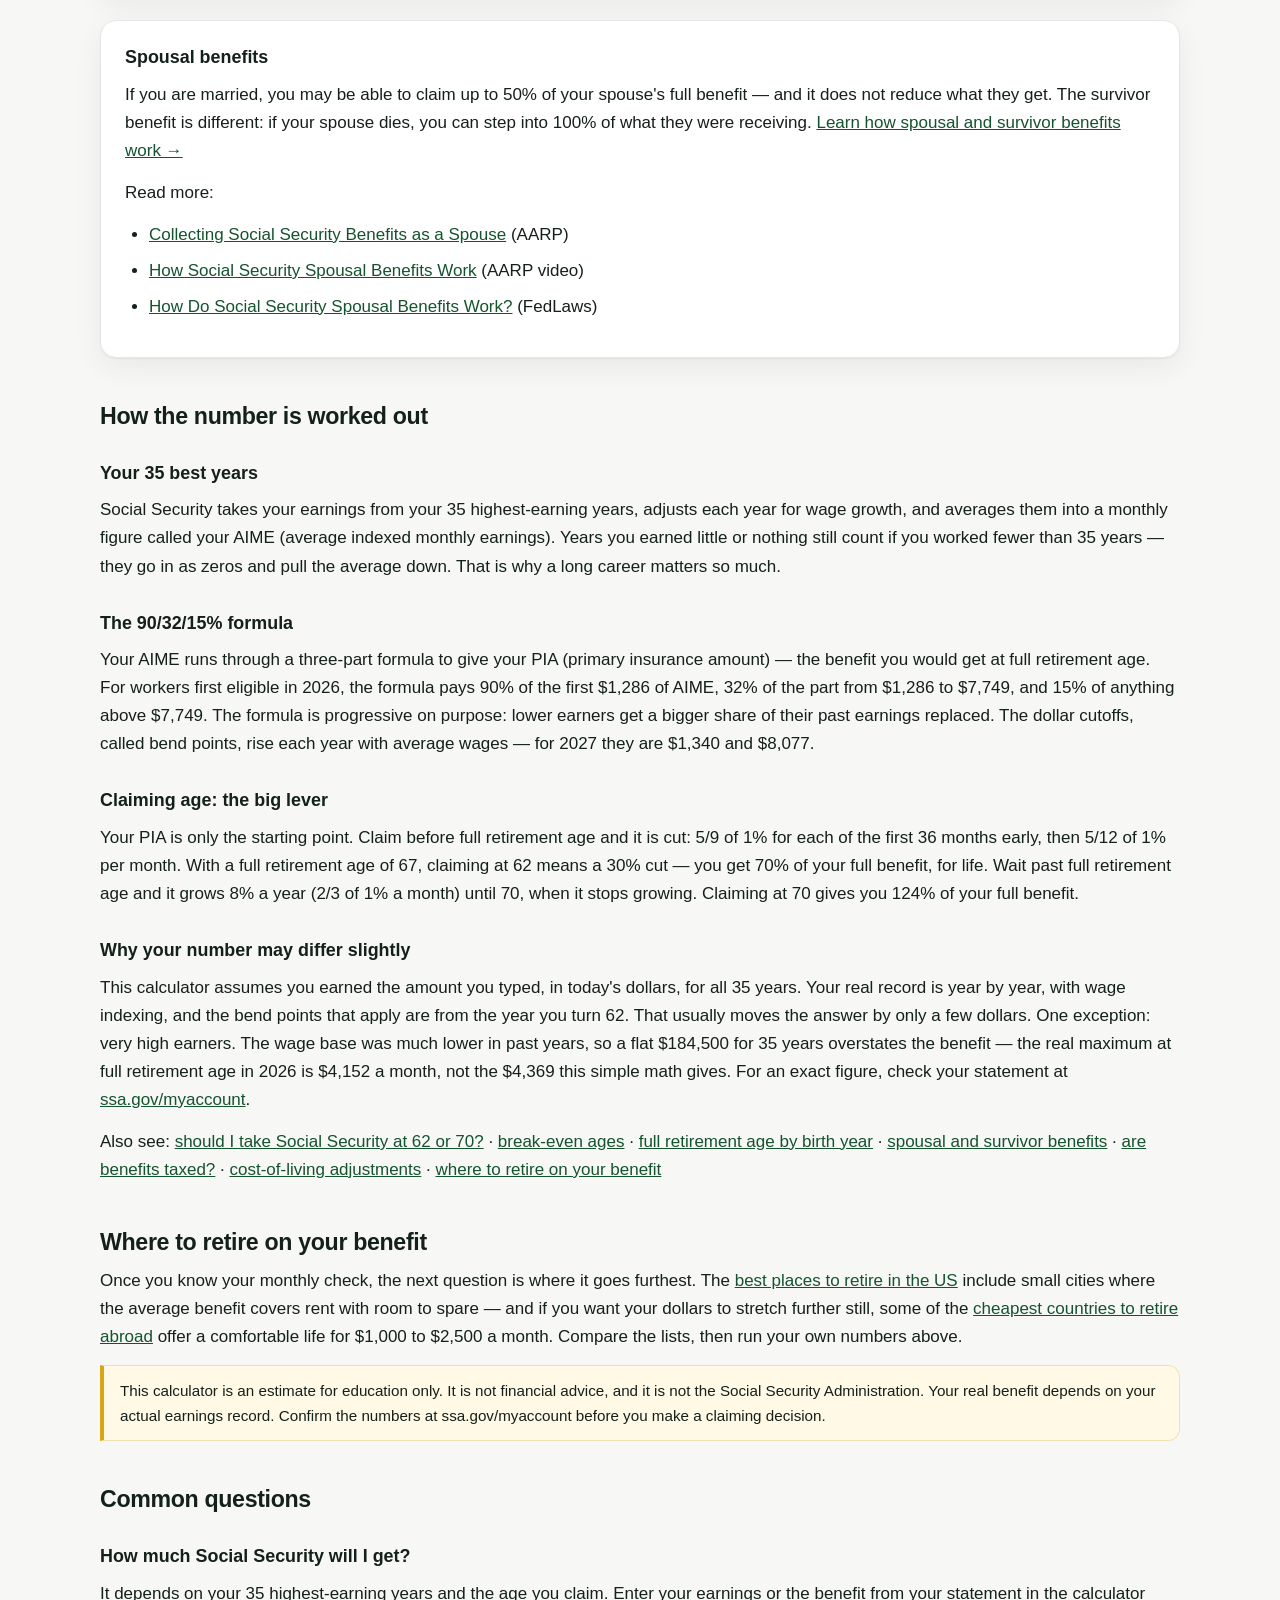
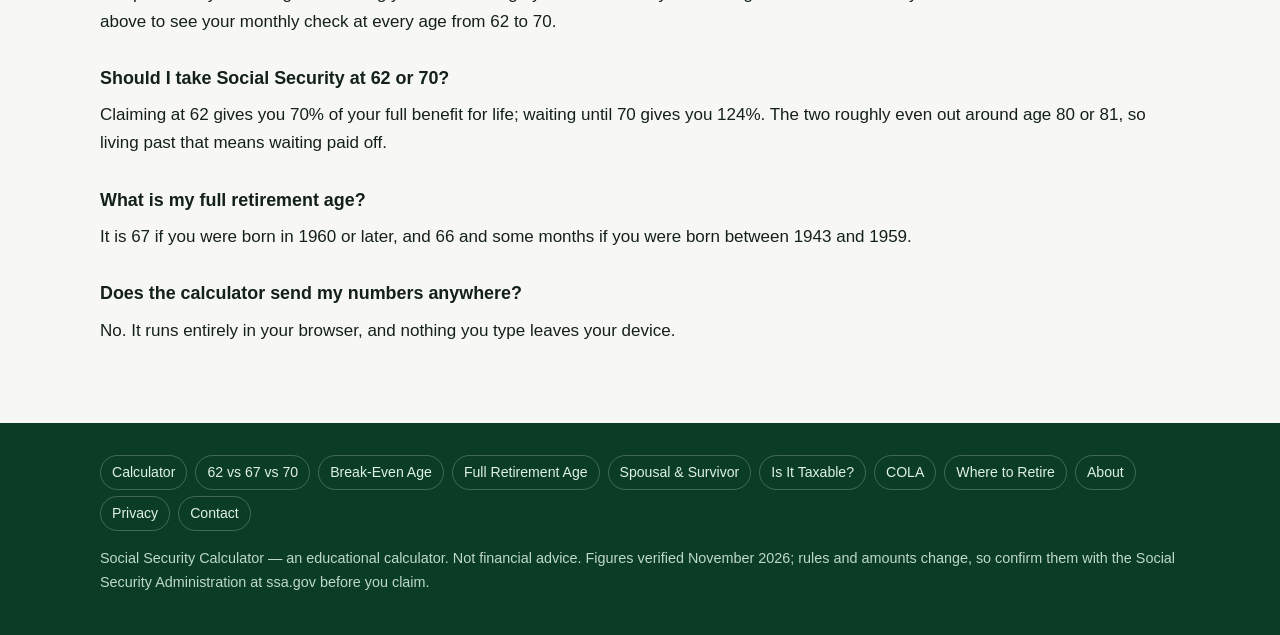
==== commit 8b019b50: "Remove mobile sticky-bar duplicate, add COLA note above payout table" ====
--- a/index.html
+++ b/index.html
@@ -162,11 +162,10 @@
       </div>
     </div>
 
-    <div class="sticky-bar" id="sticky-bar"><span>At full retirement age</span><strong id="sticky-big">—</strong></div>
-
     <div class="ad-slot" data-ad-slot="in-content"><!-- AdSense code goes here when approved --></div>
 
     <h2>Your benefit at every age, 62 to 70</h2>
+    <p class="note">Actual future checks rise each year with Social Security Cost-of-Living Adjustments (COLA).</p>
     <div class="table-scroll">
     <table class="claim-table">
       <thead><tr><th>Claim at age</th><th class="num">Monthly benefit</th><th class="num">Lifetime total</th></tr></thead>
